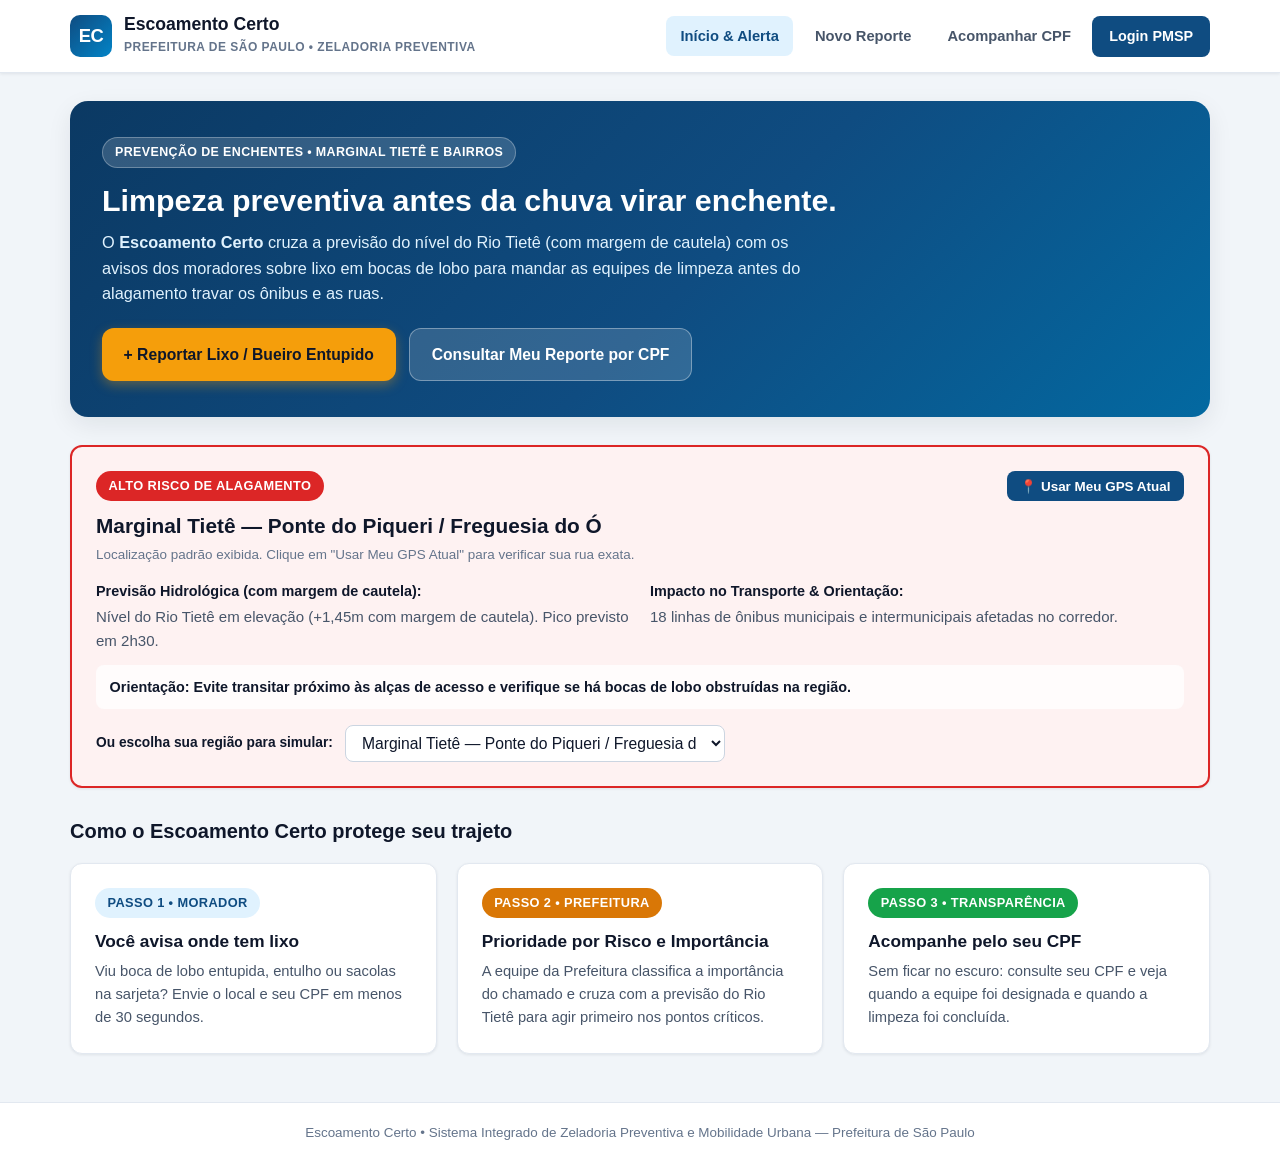
==== index.html @ 4e232faa "feat/ sobe front do projeto" ====
<!DOCTYPE html>
<html lang="pt-BR">
<head>
  <meta charset="UTF-8" />
  <meta name="viewport" content="width=device-width, initial-scale=1.0" />
  <title>Escoamento Certo — Prefeitura de São Paulo</title>
  <link rel="stylesheet" href="style.css" />
</head>
<body>
  <div id="navbar-mount"></div>

  <main class="container">
    <section class="hero">
      <span class="hero-badge">PREVENÇÃO DE ENCHENTES • MARGINAL TIETÊ E BAIRROS</span>
      <h2>Limpeza preventiva antes da chuva virar enchente.</h2>
      <p>
        O <strong>Escoamento Certo</strong> cruza a previsão do nível do Rio Tietê (com margem de cautela)
        com os avisos dos moradores sobre lixo em bocas de lobo para mandar as equipes de limpeza antes do alagamento travar os ônibus e as ruas.
      </p>
      <div class="hero-actions">
        <a href="reportar.html" class="btn btn-primary">+ Reportar Lixo / Bueiro Entupido</a>
        <a href="acompanhar.html" class="btn btn-secondary">Consultar Meu Reporte por CPF</a>
      </div>
    </section>

    <!-- Alerta Preventivo com Geolocalização GPS -->
    <section id="gps-alert-container" class="gps-alert-box risk-high" aria-live="polite">
      <div class="gps-header">
        <div>
          <span id="gps-risk-pill" class="status-pill pill-critical">ALTO RISCO DE ALAGAMENTO</span>
          <h3 id="gps-zone-title" style="font-size: 1.3rem; margin-top: 0.55rem;">
            Marginal Tietê — Ponte do Piqueri / Freguesia do Ó
          </h3>
          <p id="gps-coords-info" style="font-size: 0.84rem; color: var(--text-muted); margin-top: 0.2rem;">
            Localização padrão exibida. Clique em "Usar Meu GPS Atual" para verificar sua rua exata.
          </p>
        </div>
        <button type="button" class="btn btn-brand btn-sm" onclick="detectUserGPS()">
          📍 Usar Meu GPS Atual
        </button>
      </div>

      <div class="grid-2" style="margin-top: 0.75rem;">
        <div>
          <p style="font-weight: 700; font-size: 0.9rem; margin-bottom: 0.2rem;">Previsão Hidrológica (com margem de cautela):</p>
          <p id="gps-river-forecast" style="font-size: 0.94rem; color: var(--text-secondary);">
            Nível do Rio Tietê em elevação (+1,45m com margem de cautela). Pico previsto em 2h30.
          </p>
        </div>
        <div>
          <p style="font-weight: 700; font-size: 0.9rem; margin-bottom: 0.2rem;">Impacto no Transporte & Orientação:</p>
          <p id="gps-bus-impact" style="font-size: 0.94rem; color: var(--text-secondary);">
            18 linhas de ônibus municipais e intermunicipais afetadas no corredor.
          </p>
        </div>
      </div>

      <p id="gps-advice" style="margin-top: 0.85rem; padding: 0.65rem 0.85rem; background: rgba(255,255,255,0.75); border-radius: 8px; font-size: 0.9rem; font-weight: 600;">
        Orientação: Evite transitar próximo às alças de acesso e verifique se há bocas de lobo obstruídas na região.
      </p>

      <div class="gps-controls">
        <label for="zone-manual-select" style="font-size: 0.86rem; font-weight: 700;">Ou escolha sua região para simular:</label>
        <select id="zone-manual-select" class="form-control" style="max-width: 380px; padding: 0.5rem 0.75rem;" onchange="selectZoneManually(this.value)">
          <option value="tiete-piqueri">Marginal Tietê — Ponte do Piqueri / Freguesia do Ó</option>
          <option value="tiete-vila-maria">Marginal Tietê — Vila Maria / Ponte das Bandeiras</option>
          <option value="tiete-penha">Marginal Tietê — Penha / Tatuapé</option>
          <option value="zona-sul-campo-limpo">Campo Limpo / Capão Redondo (Afluentes)</option>
        </select>
      </div>
    </section>

    <!-- Como funciona em 3 passos simples -->
    <section>
      <h3 style="font-size: 1.25rem; margin-bottom: 1rem;">Como o Escoamento Certo protege seu trajeto</h3>
      <div class="grid-3">
        <article class="card">
          <span class="status-pill pill-info">PASSO 1 • MORADOR</span>
          <h4 style="margin: 0.65rem 0 0.35rem; font-size: 1.08rem;">Você avisa onde tem lixo</h4>
          <p style="font-size: 0.92rem; color: var(--text-secondary);">
            Viu boca de lobo entupida, entulho ou sacolas na sarjeta? Envie o local e seu CPF em menos de 30 segundos.
          </p>
        </article>
        <article class="card">
          <span class="status-pill pill-medium">PASSO 2 • PREFEITURA</span>
          <h4 style="margin: 0.65rem 0 0.35rem; font-size: 1.08rem;">Prioridade por Risco e Importância</h4>
          <p style="font-size: 0.92rem; color: var(--text-secondary);">
            A equipe da Prefeitura classifica a importância do chamado e cruza com a previsão do Rio Tietê para agir primeiro nos pontos críticos.
          </p>
        </article>
        <article class="card">
          <span class="status-pill pill-low">PASSO 3 • TRANSPARÊNCIA</span>
          <h4 style="margin: 0.65rem 0 0.35rem; font-size: 1.08rem;">Acompanhe pelo seu CPF</h4>
          <p style="font-size: 0.92rem; color: var(--text-secondary);">
            Sem ficar no escuro: consulte seu CPF e veja quando a equipe foi designada e quando a limpeza foi concluída.
          </p>
        </article>
      </div>
    </section>
  </main>

  <footer class="footer">
    Escoamento Certo • Sistema Integrado de Zeladoria Preventiva e Mobilidade Urbana — Prefeitura de São Paulo
  </footer>

  <script src="app.js"></script>
  <script>
    renderNavbar("index");

    function applyZoneToAlert(zone, sourceText) {
      const box = document.getElementById("gps-alert-container");
      const pill = document.getElementById("gps-risk-pill");
      const title = document.getElementById("gps-zone-title");
      const info = document.getElementById("gps-coords-info");
      const river = document.getElementById("gps-river-forecast");
      const bus = document.getElementById("gps-bus-impact");
      const advice = document.getElementById("gps-advice");

      box.classList.remove("risk-high", "risk-medium", "risk-low");
      pill.classList.remove("pill-critical", "pill-medium", "pill-low");

      if (zone.riskLevel === "high") {
        box.classList.add("risk-high");
        pill.classList.add("pill-critical");
      } else if (zone.riskLevel === "medium") {
        box.classList.add("risk-medium");
        pill.classList.add("pill-medium");
      } else {
        box.classList.add("risk-low");
        pill.classList.add("pill-low");
      }

      pill.textContent = zone.riskLabel;
      title.textContent = zone.name;
      info.textContent = sourceText;
      river.textContent = zone.riverForecast;
      bus.textContent = zone.busImpact;
      advice.textContent = "Orientação: " + zone.advice;
      document.getElementById("zone-manual-select").value = zone.id;
    }

    function selectZoneManually(zoneId) {
      const zone = ZONES_DATA.find(z => z.id === zoneId) || ZONES_DATA[0];
      applyZoneToAlert(zone, "Região selecionada manualmente para consulta preventiva.");
    }

    function detectUserGPS() {
      const info = document.getElementById("gps-coords-info");
      info.textContent = "Obtendo coordenadas GPS do seu dispositivo...";

      if (!navigator.geolocation) {
        applyZoneToAlert(ZONES_DATA[0], "GPS indisponível neste navegador. Exibindo área monitorada mais próxima.");
        return;
      }

      navigator.geolocation.getCurrentPosition(
        (pos) => {
          const { latitude, longitude } = pos.coords;
          let nearest = ZONES_DATA[0];
          let minDist = Infinity;

          ZONES_DATA.forEach(z => {
            const d = Math.hypot(latitude - z.lat, longitude - z.lng);
            if (d < minDist) {
              minDist = d;
              nearest = z;
            }
          });

          applyZoneToAlert(
            nearest,
            `GPS detectado (${latitude.toFixed(4)}, ${longitude.toFixed(4)}) — Área monitorada vinculada automaticamente.`
          );
        },
        () => {
          applyZoneToAlert(
            ZONES_DATA[0],
            "Permissão de GPS não concedida. Exibindo alerta preventivo da Marginal Tietê (Piqueri)."
          );
        },
        { timeout: 6000 }
      );
    }
  </script>
</body>
</html>
---- style.css ----
/* =========================================================
   ESCOAMENTO CERTO — PREFEITURA DE SÃO PAULO (PMSP)
   Folha de Estilos Global Separada (style.css)
   ========================================================= */

:root {
  --bg-page: #f1f5f9;
  --bg-surface: #ffffff;
  --bg-muted: #f8fafc;
  --text-main: #0f172a;
  --text-secondary: #475569;
  --text-muted: #64748b;
  --border-color: #e2e8f0;

  --brand-primary: #0f4c81;
  --brand-primary-dark: #09355c;
  --brand-accent: #0284c7;
  --brand-accent-light: #e0f2fe;

  --risk-critical: #dc2626;
  --risk-critical-bg: #fef2f2;
  --risk-critical-border: #fecaca;

  --risk-high: #ea580c;
  --risk-high-bg: #fff7ed;
  --risk-high-border: #fed7aa;

  --risk-medium: #d97706;
  --risk-medium-bg: #fffbeb;
  --risk-medium-border: #fde68a;

  --risk-low: #16a34a;
  --risk-low-bg: #f0fdf4;
  --risk-low-border: #bbf7d0;

  --radius-sm: 8px;
  --radius-md: 12px;
  --radius-lg: 18px;
  --shadow-sm: 0 1px 3px rgba(15, 23, 42, 0.08);
  --shadow-md: 0 8px 24px rgba(15, 23, 42, 0.08);
}

* {
  box-sizing: border-box;
  margin: 0;
  padding: 0;
}

body {
  font-family: -apple-system, BlinkMacSystemFont, "Segoe UI", Roboto, Helvetica, Arial, sans-serif;
  background-color: var(--bg-page);
  color: var(--text-main);
  line-height: 1.55;
  min-height: 100vh;
  display: flex;
  flex-direction: column;
}

a {
  text-decoration: none;
  color: inherit;
}

/* Navbar */
.navbar {
  background-color: var(--bg-surface);
  border-bottom: 1px solid var(--border-color);
  position: sticky;
  top: 0;
  z-index: 100;
  box-shadow: var(--shadow-sm);
}

.navbar-inner {
  max-width: 1180px;
  margin: 0 auto;
  padding: 0.85rem 1.25rem;
  display: flex;
  align-items: center;
  justify-content: space-between;
  gap: 1rem;
  flex-wrap: wrap;
}

.brand {
  display: flex;
  align-items: center;
  gap: 0.75rem;
}

.brand-icon {
  width: 42px;
  height: 42px;
  border-radius: 10px;
  background: linear-gradient(135deg, var(--brand-primary), var(--brand-accent));
  color: #ffffff;
  display: flex;
  align-items: center;
  justify-content: center;
  font-weight: 800;
  font-size: 1.15rem;
  letter-spacing: -0.5px;
}

.brand-text h1 {
  font-size: 1.1rem;
  font-weight: 800;
  color: var(--text-main);
  line-height: 1.15;
}

.brand-text span {
  font-size: 0.75rem;
  color: var(--text-muted);
  font-weight: 600;
  text-transform: uppercase;
  letter-spacing: 0.04em;
}

.nav-links {
  display: flex;
  align-items: center;
  gap: 0.45rem;
  flex-wrap: wrap;
}

.nav-link {
  padding: 0.55rem 0.9rem;
  border-radius: var(--radius-sm);
  font-size: 0.92rem;
  font-weight: 600;
  color: var(--text-secondary);
  transition: background 0.15s, color 0.15s;
}

.nav-link:hover {
  background-color: var(--bg-muted);
  color: var(--brand-primary);
}

.nav-link.active {
  background-color: var(--brand-accent-light);
  color: var(--brand-primary);
}

.btn-pmsp {
  background-color: var(--brand-primary);
  color: #ffffff !important;
  padding: 0.58rem 1.05rem;
  border-radius: var(--radius-sm);
  font-weight: 700;
  font-size: 0.9rem;
  border: none;
  cursor: pointer;
  display: inline-flex;
  align-items: center;
  gap: 0.45rem;
  transition: background 0.15s;
}

.btn-pmsp:hover {
  background-color: var(--brand-primary-dark);
}

.btn-logout {
  background-color: #fee2e2;
  color: #991b1b !important;
  padding: 0.52rem 0.9rem;
  border-radius: var(--radius-sm);
  font-weight: 700;
  font-size: 0.85rem;
  border: 1px solid #fecaca;
  cursor: pointer;
}

.hidden {
  display: none !important;
}

/* Container & Layout */
.container {
  max-width: 1180px;
  width: 100%;
  margin: 0 auto;
  padding: 1.75rem 1.25rem 3rem;
  flex: 1;
}

/* Hero Banner */
.hero {
  background: linear-gradient(135deg, #0b3963 0%, #0f4c81 55%, #0369a1 100%);
  color: #ffffff;
  border-radius: var(--radius-lg);
  padding: 2.25rem 2rem;
  margin-bottom: 1.75rem;
  box-shadow: var(--shadow-md);
}

.hero-badge {
  display: inline-block;
  background: rgba(255, 255, 255, 0.16);
  border: 1px solid rgba(255, 255, 255, 0.28);
  padding: 0.3rem 0.75rem;
  border-radius: 999px;
  font-size: 0.78rem;
  font-weight: 700;
  letter-spacing: 0.03em;
  margin-bottom: 0.85rem;
}

.hero h2 {
  font-size: 1.9rem;
  font-weight: 800;
  line-height: 1.2;
  margin-bottom: 0.75rem;
}

.hero p {
  max-width: 720px;
  color: #e0f2fe;
  font-size: 1.02rem;
  margin-bottom: 1.4rem;
}

.hero-actions {
  display: flex;
  flex-wrap: wrap;
  gap: 0.85rem;
}

/* Buttons */
.btn {
  display: inline-flex;
  align-items: center;
  justify-content: center;
  gap: 0.5rem;
  padding: 0.82rem 1.35rem;
  border-radius: var(--radius-md);
  font-size: 0.98rem;
  font-weight: 700;
  cursor: pointer;
  border: none;
  transition: transform 0.1s, background 0.15s, box-shadow 0.15s;
}

.btn:active {
  transform: translateY(1px);
}

.btn-primary {
  background-color: #f59e0b;
  color: #0f172a;
  box-shadow: 0 4px 12px rgba(245, 158, 11, 0.35);
}

.btn-primary:hover {
  background-color: #fbbf24;
}

.btn-secondary {
  background-color: rgba(255, 255, 255, 0.15);
  color: #ffffff;
  border: 1px solid rgba(255, 255, 255, 0.35);
}

.btn-secondary:hover {
  background-color: rgba(255, 255, 255, 0.24);
}

.btn-brand {
  background-color: var(--brand-primary);
  color: #ffffff;
}

.btn-brand:hover {
  background-color: var(--brand-primary-dark);
}

.btn-outline {
  background-color: var(--bg-surface);
  color: var(--text-main);
  border: 1px solid var(--border-color);
}

.btn-outline:hover {
  background-color: var(--bg-muted);
}

.btn-sm {
  padding: 0.48rem 0.85rem;
  font-size: 0.84rem;
  border-radius: var(--radius-sm);
}

/* Cards & Grids */
.card {
  background-color: var(--bg-surface);
  border: 1px solid var(--border-color);
  border-radius: var(--radius-md);
  padding: 1.5rem;
  box-shadow: var(--shadow-sm);
}

.grid-2 {
  display: grid;
  grid-template-columns: repeat(2, minmax(0, 1fr));
  gap: 1.25rem;
}

.grid-3 {
  display: grid;
  grid-template-columns: repeat(3, minmax(0, 1fr));
  gap: 1.25rem;
}

.grid-4 {
  display: grid;
  grid-template-columns: repeat(4, minmax(0, 1fr));
  gap: 1rem;
}

@media (max-width: 900px) {
  .grid-4, .grid-3 {
    grid-template-columns: repeat(2, minmax(0, 1fr));
  }
}

@media (max-width: 640px) {
  .grid-4, .grid-3, .grid-2 {
    grid-template-columns: 1fr;
  }
  .hero {
    padding: 1.6rem 1.25rem;
  }
  .hero h2 {
    font-size: 1.5rem;
  }
}

/* GPS Alert Box */
.gps-alert-box {
  border-radius: var(--radius-md);
  padding: 1.5rem;
  border: 2px solid var(--border-color);
  background: var(--bg-surface);
  margin-bottom: 1.75rem;
  box-shadow: var(--shadow-sm);
}

.gps-alert-box.risk-high {
  background-color: var(--risk-critical-bg);
  border-color: var(--risk-critical);
}

.gps-alert-box.risk-medium {
  background-color: var(--risk-medium-bg);
  border-color: var(--risk-medium);
}

.gps-alert-box.risk-low {
  background-color: var(--risk-low-bg);
  border-color: var(--risk-low);
}

.gps-header {
  display: flex;
  justify-content: space-between;
  align-items: flex-start;
  gap: 1rem;
  flex-wrap: wrap;
  margin-bottom: 0.85rem;
}

.status-pill {
  display: inline-flex;
  align-items: center;
  gap: 0.4rem;
  padding: 0.32rem 0.78rem;
  border-radius: 999px;
  font-size: 0.8rem;
  font-weight: 800;
  text-transform: uppercase;
  letter-spacing: 0.03em;
}

.pill-critical {
  background-color: var(--risk-critical);
  color: #ffffff;
}

.pill-high {
  background-color: var(--risk-high);
  color: #ffffff;
}

.pill-medium {
  background-color: var(--risk-medium);
  color: #ffffff;
}

.pill-low {
  background-color: var(--risk-low);
  color: #ffffff;
}

.pill-info {
  background-color: var(--brand-accent-light);
  color: var(--brand-primary);
}

.gps-controls {
  display: flex;
  flex-wrap: wrap;
  gap: 0.75rem;
  margin-top: 1rem;
  align-items: center;
}

/* Forms */
.form-group {
  margin-bottom: 1.15rem;
}

.form-label {
  display: block;
  font-weight: 700;
  font-size: 0.92rem;
  margin-bottom: 0.4rem;
  color: var(--text-main);
}

.form-hint {
  display: block;
  font-size: 0.8rem;
  color: var(--text-muted);
  margin-top: 0.25rem;
}

.form-control {
  width: 100%;
  padding: 0.75rem 0.95rem;
  border: 1.5px solid #cbd5e1;
  border-radius: var(--radius-sm);
  font-size: 0.98rem;
  color: var(--text-main);
  background-color: #ffffff;
  transition: border-color 0.15s, box-shadow 0.15s;
}

.form-control:focus {
  outline: none;
  border-color: var(--brand-accent);
  box-shadow: 0 0 0 3px rgba(2, 132, 199, 0.15);
}

/* Quick Chips for Peripheral UX */
.chip-group {
  display: flex;
  flex-wrap: wrap;
  gap: 0.55rem;
}

.chip-option {
  padding: 0.6rem 0.95rem;
  border-radius: 999px;
  border: 1.5px solid #cbd5e1;
  background-color: var(--bg-muted);
  font-size: 0.88rem;
  font-weight: 700;
  cursor: pointer;
  color: var(--text-secondary);
  transition: all 0.15s;
}

.chip-option.selected {
  background-color: var(--brand-primary);
  color: #ffffff;
  border-color: var(--brand-primary);
}

/* Priority & Importance System (Prefeitura) */
.priority-card {
  border: 1px solid var(--border-color);
  border-left-width: 6px;
  border-radius: var(--radius-md);
  padding: 1.25rem;
  background-color: var(--bg-surface);
  margin-bottom: 1rem;
  box-shadow: var(--shadow-sm);
}

.priority-card.imp-critica {
  border-left-color: var(--risk-critical);
}

.priority-card.imp-alta {
  border-left-color: var(--risk-high);
}

.priority-card.imp-media {
  border-left-color: var(--risk-medium);
}

.priority-card.imp-baixa {
  border-left-color: var(--risk-low);
}

.priority-header {
  display: flex;
  justify-content: space-between;
  align-items: flex-start;
  gap: 1rem;
  flex-wrap: wrap;
  margin-bottom: 0.75rem;
}

.score-badge {
  display: inline-flex;
  align-items: center;
  gap: 0.4rem;
  padding: 0.35rem 0.8rem;
  border-radius: var(--radius-sm);
  font-weight: 800;
  font-size: 0.85rem;
  background-color: #f1f5f9;
  color: var(--text-main);
  border: 1px solid #cbd5e1;
}

.priority-actions {
  display: flex;
  flex-wrap: wrap;
  align-items: center;
  gap: 0.65rem;
  margin-top: 1rem;
  padding-top: 0.85rem;
  border-top: 1px solid var(--border-color);
}

/* Timeline (Acompanhamento CPF) */
.timeline {
  display: flex;
  justify-content: space-between;
  gap: 0.5rem;
  margin-top: 1rem;
  padding-top: 0.85rem;
  border-top: 1px dashed var(--border-color);
  flex-wrap: wrap;
}

.timeline-step {
  flex: 1;
  min-width: 110px;
  padding: 0.55rem 0.65rem;
  border-radius: var(--radius-sm);
  background-color: var(--bg-muted);
  border: 1px solid var(--border-color);
  font-size: 0.8rem;
  font-weight: 700;
  color: var(--text-muted);
  text-align: center;
}

.timeline-step.done {
  background-color: var(--risk-low-bg);
  border-color: var(--risk-low-border);
  color: #15803d;
}

.timeline-step.current {
  background-color: var(--brand-accent-light);
  border-color: #7dd3fc;
  color: var(--brand-primary);
}

/* Dashboard KPIs & Bars */
.kpi-value {
  font-size: 2rem;
  font-weight: 800;
  color: var(--text-main);
  line-height: 1.1;
  margin: 0.35rem 0;
}

.kpi-label {
  font-size: 0.84rem;
  font-weight: 700;
  color: var(--text-muted);
  text-transform: uppercase;
  letter-spacing: 0.03em;
}

.bar-row {
  margin-bottom: 0.9rem;
}

.bar-meta {
  display: flex;
  justify-content: space-between;
  font-size: 0.88rem;
  font-weight: 700;
  margin-bottom: 0.3rem;
}

.bar-track {
  width: 100%;
  height: 12px;
  background-color: #e2e8f0;
  border-radius: 999px;
  overflow: hidden;
  display: flex;
}

.bar-fill-done {
  background-color: var(--risk-low);
  height: 100%;
}

.bar-fill-pending {
  background-color: var(--risk-high);
  height: 100%;
}

/* Table */
.table-wrap {
  overflow-x: auto;
}

table {
  width: 100%;
  border-collapse: collapse;
  font-size: 0.9rem;
}

th, td {
  text-align: left;
  padding: 0.78rem 0.85rem;
  border-bottom: 1px solid var(--border-color);
}

th {
  background-color: var(--bg-muted);
  font-weight: 800;
  color: var(--text-secondary);
  font-size: 0.8rem;
  text-transform: uppercase;
}

/* Alerts & Toast */
.alert-banner {
  padding: 0.9rem 1.1rem;
  border-radius: var(--radius-sm);
  margin-bottom: 1rem;
  font-weight: 600;
  font-size: 0.92rem;
}

.alert-success {
  background-color: var(--risk-low-bg);
  border: 1px solid var(--risk-low-border);
  color: #166534;
}

.alert-error {
  background-color: var(--risk-critical-bg);
  border: 1px solid var(--risk-critical-border);
  color: #991b1b;
}

/* Footer */
.footer {
  background-color: var(--bg-surface);
  border-top: 1px solid var(--border-color);
  padding: 1.25rem;
  text-align: center;
  font-size: 0.84rem;
  color: var(--text-muted);
}
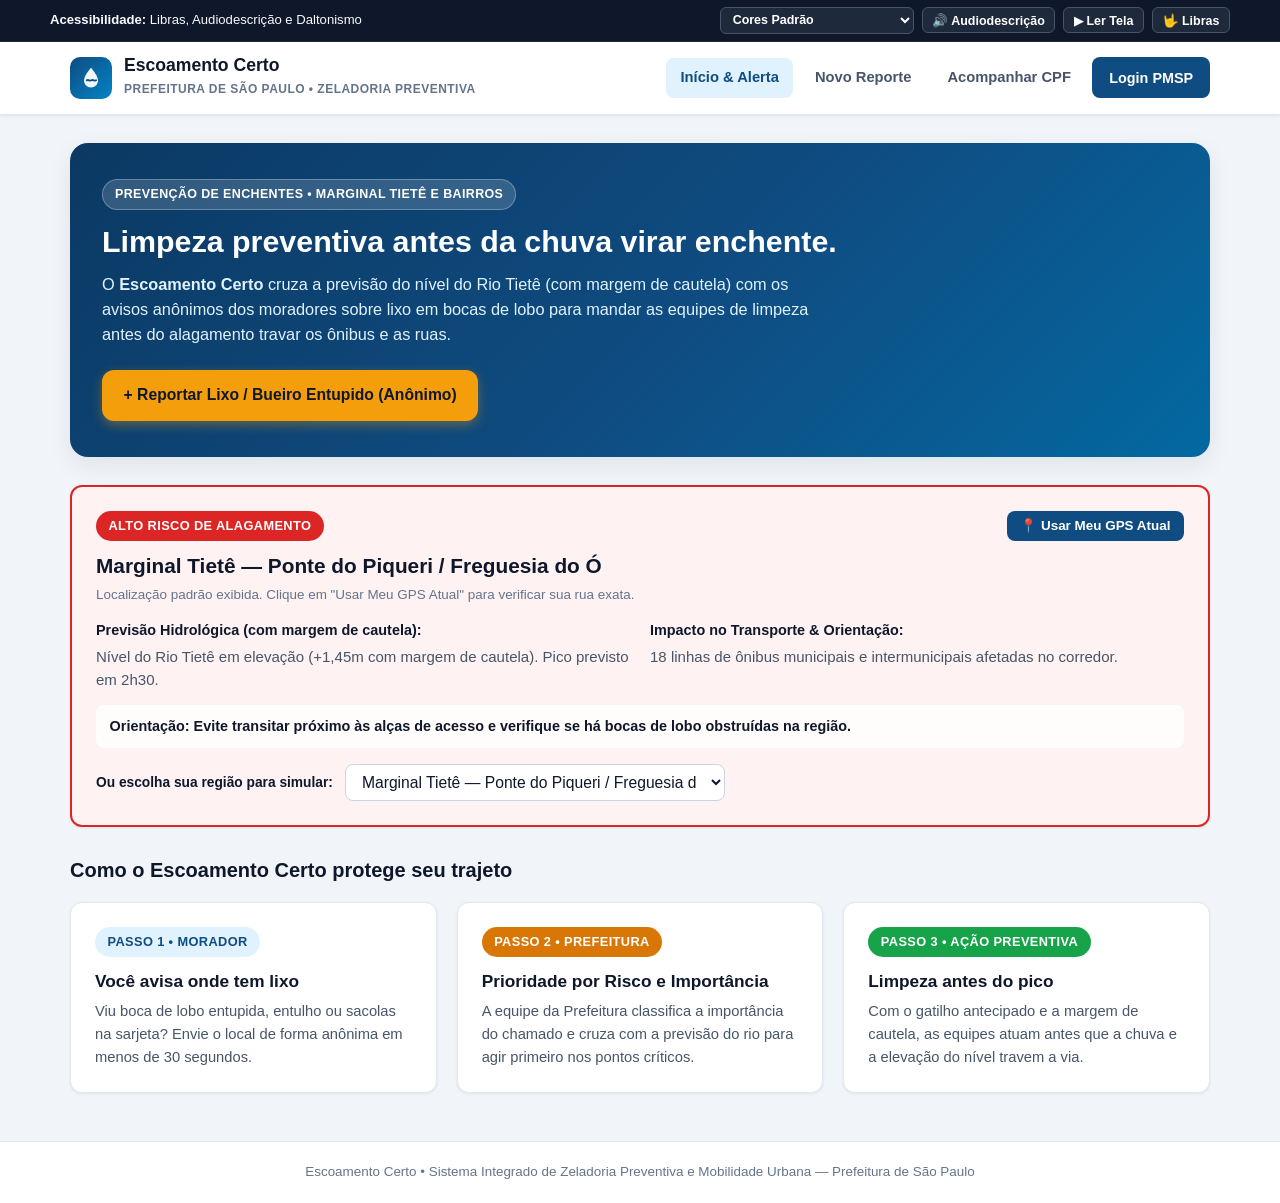
==== commit 90e06c46: "feat/ sobe backend funcional" ====
--- a/index.html
+++ b/index.html
@@ -15,15 +15,16 @@
       <h2>Limpeza preventiva antes da chuva virar enchente.</h2>
       <p>
         O <strong>Escoamento Certo</strong> cruza a previsão do nível do Rio Tietê (com margem de cautela)
-        com os avisos dos moradores sobre lixo em bocas de lobo para mandar as equipes de limpeza antes do alagamento travar os ônibus e as ruas.
+        com os avisos anônimos dos moradores sobre lixo em bocas de lobo para mandar as equipes de limpeza antes do alagamento travar os ônibus e as ruas.
       </p>
+      <div class="audio-desc-box hidden" id="hero-audio-desc">
+        Tela inicial do sistema Escoamento Certo, da Prefeitura de São Paulo. Permite verificar o alerta preventivo por GPS ou região e abrir um reporte anônimo sobre lixo ou bueiro entupido.
+      </div>
       <div class="hero-actions">
-        <a href="reportar.html" class="btn btn-primary">+ Reportar Lixo / Bueiro Entupido</a>
-        <a href="acompanhar.html" class="btn btn-secondary">Consultar Meu Reporte por CPF</a>
+        <a href="reportar.html" class="btn btn-primary" onclick="if (typeof stopSpeech === 'function') stopSpeech();">+ Reportar Lixo / Bueiro Entupido (Anônimo)</a>
       </div>
     </section>
 
-    <!-- Alerta Preventivo com Geolocalização GPS -->
     <section id="gps-alert-container" class="gps-alert-box risk-high" aria-live="polite">
       <div class="gps-header">
         <div>
@@ -48,7 +49,7 @@
           </p>
         </div>
         <div>
-          <p style="font-weight: 700; font-size: 0.9rem; margin-bottom: 0.2rem;">Impacto no Transporte & Orientação:</p>
+          <p style="font-weight: 700; font-size: 0.9rem; margin-bottom: 0.2rem;">Impacto no Transporte &amp; Orientação:</p>
           <p id="gps-bus-impact" style="font-size: 0.94rem; color: var(--text-secondary);">
             18 linhas de ônibus municipais e intermunicipais afetadas no corredor.
           </p>
@@ -58,6 +59,10 @@
       <p id="gps-advice" style="margin-top: 0.85rem; padding: 0.65rem 0.85rem; background: rgba(255,255,255,0.75); border-radius: 8px; font-size: 0.9rem; font-weight: 600;">
         Orientação: Evite transitar próximo às alças de acesso e verifique se há bocas de lobo obstruídas na região.
       </p>
+
+      <div class="audio-desc-box hidden" id="gps-audio-desc">
+        Alerta ativo na região Marginal Tietê — Ponte do Piqueri / Freguesia do Ó, classificado como alto risco de alagamento. Nível do Rio Tietê em elevação de 1,45 metro com margem de cautela e pico previsto em 2 horas e 30 minutos. 18 linhas de ônibus afetadas.
+      </div>
 
       <div class="gps-controls">
         <label for="zone-manual-select" style="font-size: 0.86rem; font-weight: 700;">Ou escolha sua região para simular:</label>
@@ -70,7 +75,6 @@
       </div>
     </section>
 
-    <!-- Como funciona em 3 passos simples -->
     <section>
       <h3 style="font-size: 1.25rem; margin-bottom: 1rem;">Como o Escoamento Certo protege seu trajeto</h3>
       <div class="grid-3">
@@ -78,21 +82,21 @@
           <span class="status-pill pill-info">PASSO 1 • MORADOR</span>
           <h4 style="margin: 0.65rem 0 0.35rem; font-size: 1.08rem;">Você avisa onde tem lixo</h4>
           <p style="font-size: 0.92rem; color: var(--text-secondary);">
-            Viu boca de lobo entupida, entulho ou sacolas na sarjeta? Envie o local e seu CPF em menos de 30 segundos.
+            Viu boca de lobo entupida, entulho ou sacolas na sarjeta? Envie o local de forma anônima em menos de 30 segundos.
           </p>
         </article>
         <article class="card">
           <span class="status-pill pill-medium">PASSO 2 • PREFEITURA</span>
           <h4 style="margin: 0.65rem 0 0.35rem; font-size: 1.08rem;">Prioridade por Risco e Importância</h4>
           <p style="font-size: 0.92rem; color: var(--text-secondary);">
-            A equipe da Prefeitura classifica a importância do chamado e cruza com a previsão do Rio Tietê para agir primeiro nos pontos críticos.
+            A equipe da Prefeitura classifica a importância do chamado e cruza com a previsão do rio para agir primeiro nos pontos críticos.
           </p>
         </article>
         <article class="card">
-          <span class="status-pill pill-low">PASSO 3 • TRANSPARÊNCIA</span>
-          <h4 style="margin: 0.65rem 0 0.35rem; font-size: 1.08rem;">Acompanhe pelo seu CPF</h4>
+          <span class="status-pill pill-low">PASSO 3 • AÇÃO PREVENTIVA</span>
+          <h4 style="margin: 0.65rem 0 0.35rem; font-size: 1.08rem;">Limpeza antes do pico</h4>
           <p style="font-size: 0.92rem; color: var(--text-secondary);">
-            Sem ficar no escuro: consulte seu CPF e veja quando a equipe foi designada e quando a limpeza foi concluída.
+            Com o gatilho antecipado e a margem de cautela, as equipes atuam antes que a chuva e a elevação do nível travem a via.
           </p>
         </article>
       </div>
@@ -104,6 +108,7 @@
   </footer>
 
   <script src="app.js"></script>
+  <script src="accessibility.js"></script>
   <script>
     renderNavbar("index");
 
@@ -115,6 +120,7 @@
       const river = document.getElementById("gps-river-forecast");
       const bus = document.getElementById("gps-bus-impact");
       const advice = document.getElementById("gps-advice");
+      const audioDesc = document.getElementById("gps-audio-desc");
 
       box.classList.remove("risk-high", "risk-medium", "risk-low");
       pill.classList.remove("pill-critical", "pill-medium", "pill-low");
@@ -136,7 +142,13 @@
       river.textContent = zone.riverForecast;
       bus.textContent = zone.busImpact;
       advice.textContent = "Orientação: " + zone.advice;
+      audioDesc.textContent =
+        `Alerta na região ${zone.name}, status ${zone.riskLabel}. ${zone.riverForecast} ${zone.busImpact} Orientação: ${zone.advice}`;
       document.getElementById("zone-manual-select").value = zone.id;
+
+      if (typeof getA11yPrefs === "function" && getA11yPrefs().audioDescription && typeof speakText === "function") {
+        speakText(audioDesc.textContent);
+      }
     }
 
     function selectZoneManually(zoneId) {
@@ -183,4 +195,4 @@
     }
   </script>
 </body>
-</html>
+</html>
--- a/style.css
+++ b/style.css
@@ -667,6 +667,189 @@
   color: #991b1b;
 }
 
+.a11y-bar {
+  background-color: #0f172a;
+  color: #f8fafc;
+  font-size: 0.82rem;
+  padding: 0.45rem 1.25rem;
+  border-bottom: 1px solid #1e293b;
+}
+
+.a11y-bar-inner {
+  max-width: 1180px;
+  margin: 0 auto;
+  display: flex;
+  align-items: center;
+  justify-content: space-between;
+  gap: 0.75rem;
+  flex-wrap: wrap;
+}
+
+.a11y-controls {
+  display: flex;
+  align-items: center;
+  gap: 0.5rem;
+  flex-wrap: wrap;
+}
+
+.a11y-btn {
+  background-color: #1e293b;
+  color: #ffffff;
+  border: 1px solid #475569;
+  border-radius: 6px;
+  padding: 0.28rem 0.6rem;
+  font-size: 0.78rem;
+  font-weight: 700;
+  cursor: pointer;
+}
+
+.a11y-btn[aria-pressed="true"] {
+  background-color: #f59e0b;
+  color: #0f172a;
+  border-color: #f59e0b;
+}
+
+.a11y-select {
+  background-color: #1e293b;
+  color: #ffffff;
+  border: 1px solid #475569;
+  border-radius: 6px;
+  padding: 0.26rem 0.5rem;
+  font-size: 0.78rem;
+  font-weight: 700;
+}
+
+.audio-desc-box {
+  margin-top: 0.75rem;
+  padding: 0.7rem 0.9rem;
+  border-radius: var(--radius-sm);
+  background-color: #eff6ff;
+  border: 1px solid #93c5fd;
+  color: #1e3a8a;
+  font-size: 0.86rem;
+}
+
+.libras-panel {
+  position: fixed;
+  right: 1rem;
+  bottom: 1rem;
+  width: 280px;
+  background-color: #ffffff;
+  border: 2px solid var(--brand-primary);
+  border-radius: var(--radius-md);
+  padding: 0.9rem;
+  box-shadow: var(--shadow-md);
+  z-index: 999;
+}
+
+/* Modos de Daltonismo e Alto Contraste */
+body.cb-protanopia {
+  --risk-critical: #005bbb;
+  --risk-critical-bg: #e6f0ff;
+  --risk-critical-border: #99c2ff;
+  --risk-high: #b45309;
+  --risk-high-bg: #fef3c7;
+  --risk-low: #0072b2;
+  --risk-low-bg: #e0f2fe;
+  --risk-low-border: #7dd3fc;
+}
+
+body.cb-deuteranopia {
+  --risk-critical: #004488;
+  --risk-critical-bg: #e8f1fa;
+  --risk-critical-border: #9ec5ea;
+  --risk-high: #d55e00;
+  --risk-high-bg: #ffefe5;
+  --risk-low: #009e73;
+  --risk-low-bg: #e6f7f2;
+  --risk-low-border: #80dec4;
+}
+
+body.cb-tritanopia {
+  --risk-critical: #b91c1c;
+  --risk-critical-bg: #fef2f2;
+  --risk-medium: #0f766e;
+  --risk-medium-bg: #f0fdfa;
+  --risk-low: #15803d;
+  --risk-low-bg: #f0fdf4;
+}
+
+body.cb-high-contrast {
+  --bg-page: #000000;
+  --bg-surface: #121212;
+  --bg-muted: #1e1e1e;
+  --text-main: #ffffff;
+  --text-secondary: #e2e8f0;
+  --text-muted: #cbd5e1;
+  --border-color: #ffffff;
+  --brand-primary: #fde047;
+  --brand-primary-dark: #facc15;
+  --brand-accent: #38bdf8;
+}
+
+/* Mapa de Calor por Região */
+.heatmap-grid {
+  display: grid;
+  grid-template-columns: repeat(2, minmax(0, 1fr));
+  gap: 0.9rem;
+}
+
+@media (max-width: 640px) {
+  .heatmap-grid {
+    grid-template-columns: 1fr;
+  }
+}
+
+.heat-cell {
+  border-radius: var(--radius-md);
+  padding: 1rem;
+  border: 1.5px solid var(--border-color);
+  transition: transform 0.15s ease;
+}
+
+.heat-cell:hover {
+  transform: translateY(-2px);
+}
+
+.heat-low {
+  background-color: #f0fdf4;
+  border-color: #86efac;
+  color: #14532d;
+}
+
+.heat-medium {
+  background-color: #fefce8;
+  border-color: #fde047;
+  color: #713f12;
+}
+
+.heat-high {
+  background-color: #fff7ed;
+  border-color: #fdba74;
+  color: #7c2d12;
+}
+
+.heat-critical {
+  background-color: #fef2f2;
+  border-color: #f87171;
+  color: #7f1d1d;
+}
+
+.heat-meter {
+  width: 100%;
+  height: 10px;
+  border-radius: 999px;
+  background-color: rgba(15, 23, 42, 0.12);
+  overflow: hidden;
+  margin-top: 0.6rem;
+}
+
+.heat-meter-fill {
+  height: 100%;
+  border-radius: 999px;
+  background-color: currentColor;
+}
+
 /* Footer */
 .footer {
   background-color: var(--bg-surface);
